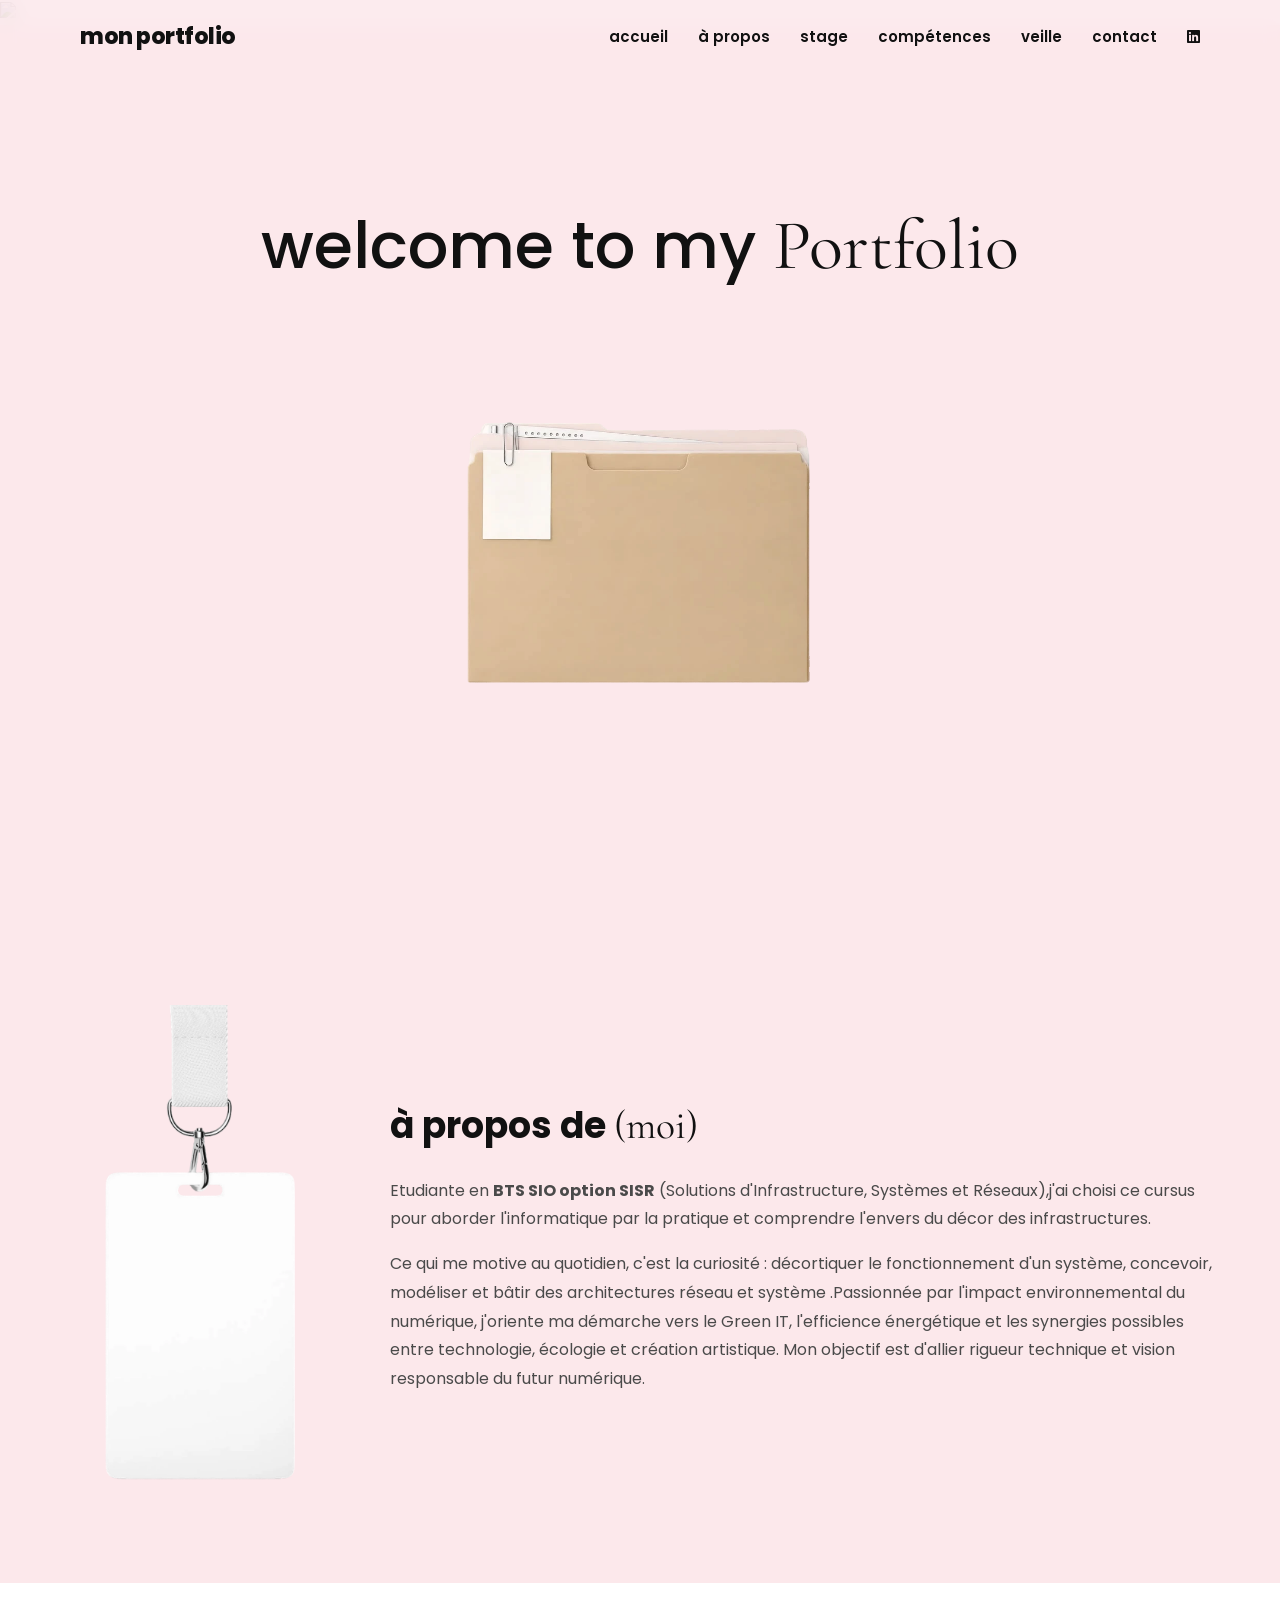
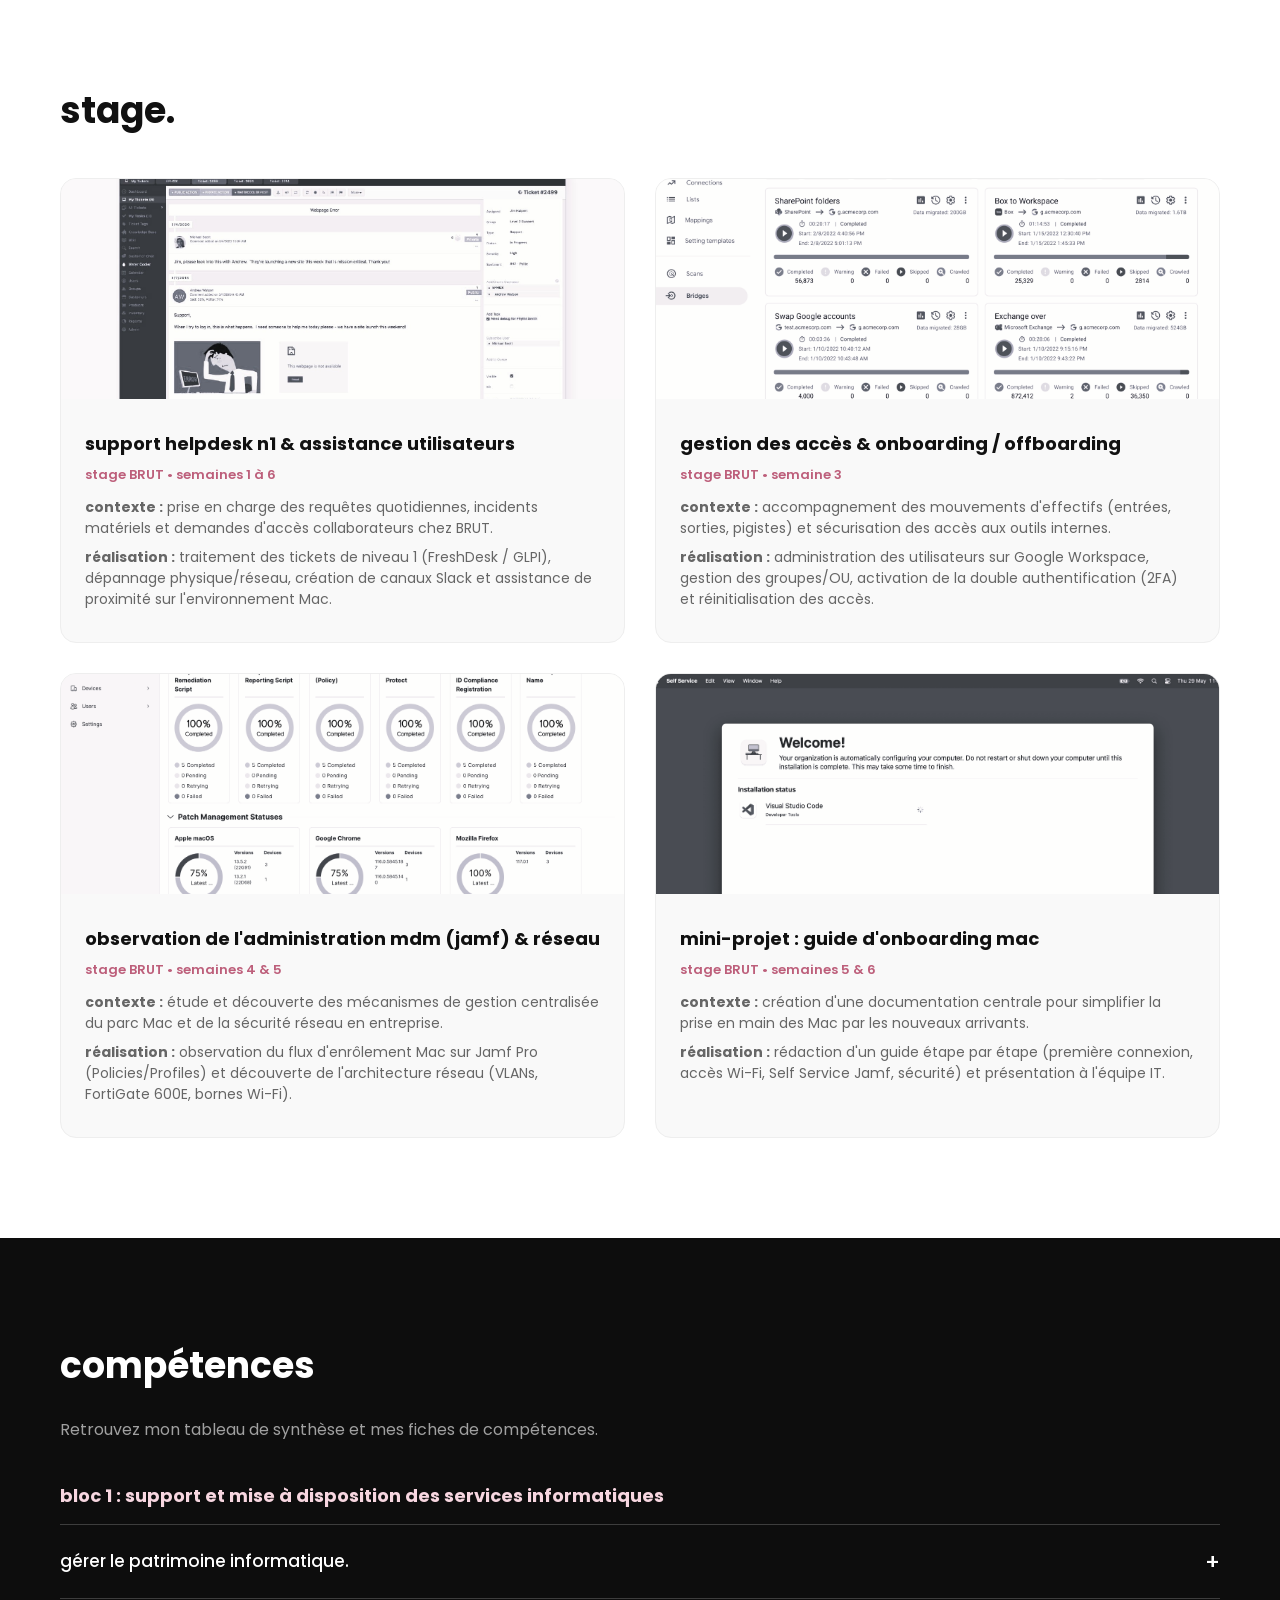
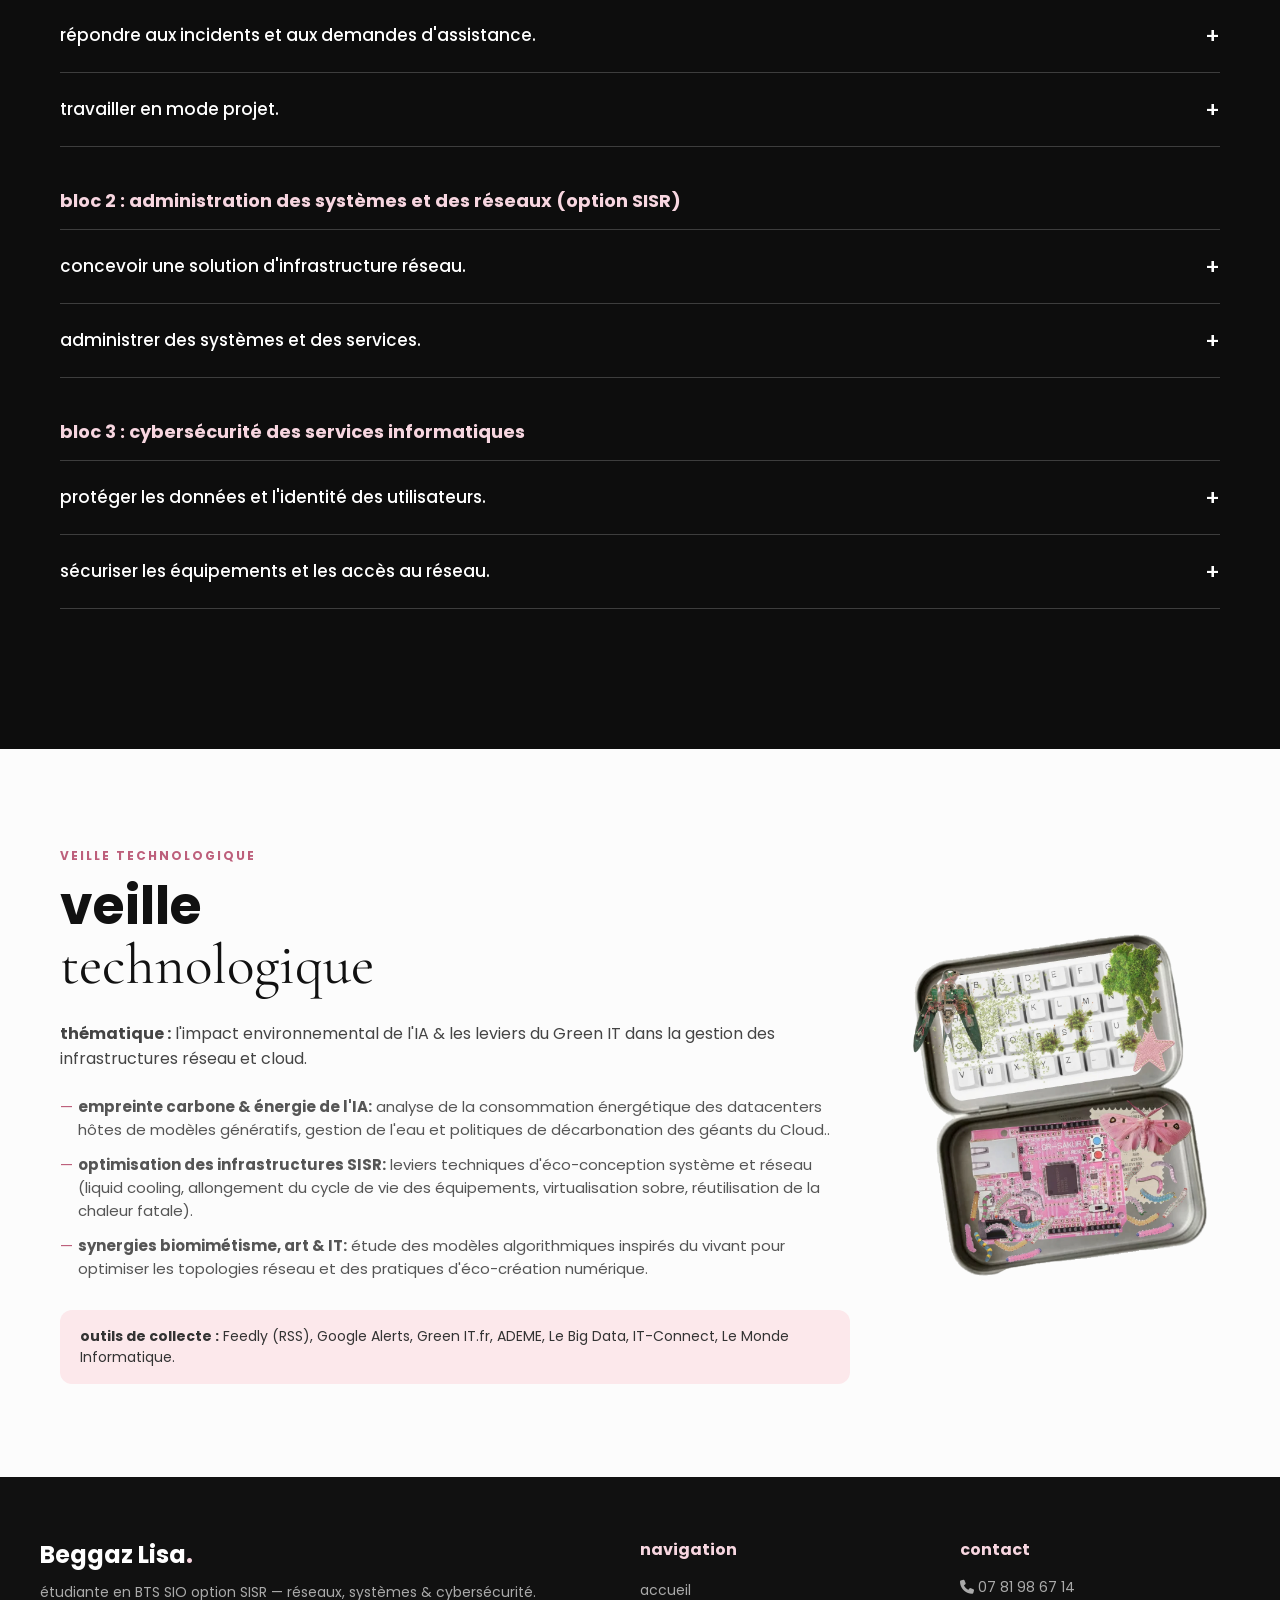
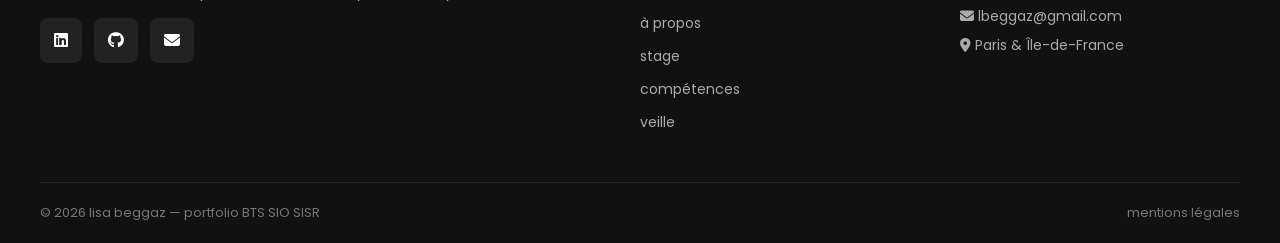
==== index.html @ 5bed0f91 "Add files via upload" ====
<!DOCTYPE html>
<html lang="fr">
<head>
    <meta charset="UTF-8">
    <meta name="viewport" content="width=device-width, initial-scale=1.0">
    <link rel="stylesheet" href="style3.1.css">
    <link rel="stylesheet" href="https://cdnjs.cloudflare.com/ajax/libs/font-awesome/6.5.1/css/all.min.css">
    <link rel="preconnect" href="https://fonts.googleapis.com">
    <link rel="preconnect" href="https://fonts.gstatic.com" crossorigin>
    <a href="https://kiunlo.neocities.org/cursors"><img src="https://file.garden/ZezvcgZmvAenbmCc/kiunlos_cursors.png"></a>
    <link href="https://fonts.googleapis.com/css2?family=Cormorant+Garamond:ital,wght@1,400;1,600&family=Lexend:wght@600&family=Poppins:ital,wght@0,300;0,400;0,500;0,600;0,700;1,300&display=swap" rel="stylesheet">
  <!-- Boucing Pink Bow Tie Ribbon - https://www.cursors-4u.com/cursor/boucing-pink-bow-tie-ribbon -->
<link rel="stylesheet" href="https://cdn.cursors-4u.net/cursors/animated/boucing-pink-bow-tie-ribbon-da645d24-32.css">
<!-- End www.Cursors-4U.com Code -->

   
   
    <title>mon portfolio - lisa beggaz</title>
</head>

<body>
    <!-- HEADER FIXE -->
    <header>
        <a href="#info" class="logo">mon portfolio</a>
        <nav>
            <ul class="nav-links" id="nav-links">
                <li><a href="#info">accueil</a></li>
                <li><a href="#about">à propos</a></li>
                <li><a href="#projets">stage</a></li>
                <li><a href="#e5">compétences</a></li>
                <li><a href="#veille">veille</a></li>
                <li><a href="#contact">contact</a></li>
                <li><a href="https://linkedin.com" target="_blank" aria-label="LinkedIn"><i class="fab fa-linkedin"></i></a></li>
            </ul>
        </nav>
    </header>

    <!-- SECTION HERO (Plein écran sans <br>) -->
    <section id="info" class="section hero">
        <div class="container hero-container">
            <h1 class="hero-title">welcome to my <span class="italic-accent">Portfolio</span></h1>
            <div class="hero-image-wrapper">
              <a href="#projets"> <img src="images/pochette.png" alt="Dossier Portfolio" class="hero-folder-img"></a>
            </div>
        </div>
    </section>

    <!-- SECTION ABOUT ME (Layout 2 colonnes : Image + Texte) -->
    <section id="about" class="section hero-about">
        <div class="container about-layout">
            <div class="about-image-side">
                <img src="images/badge.png" alt="Badge d'identification" class="about-badge-img">
            </div>
            <div class="about-text-side">
                <h2 class="section-title">à propos de <span class="italic-accent">(moi)</span></h2>
                <div class="about-content">
                    <p>Etudiante en <strong>BTS SIO option SISR</strong> (Solutions d'Infrastructure, Systèmes et Réseaux),j'ai choisi ce cursus pour aborder l'informatique par la pratique et comprendre l'envers du décor des infrastructures.</p>
                    <p>Ce qui me motive au quotidien, c'est la curiosité : décortiquer le fonctionnement d'un système, concevoir, modéliser et bâtir des architectures réseau et système .Passionnée par l'impact environnemental du numérique, j'oriente ma démarche vers le Green IT, l'efficience énergétique et les synergies possibles entre technologie, écologie et création artistique. Mon objectif est d'allier rigueur technique et vision responsable du futur numérique.</p>
                </div>
            </div>
        </div>
    </section>

    <!-- SECTION PROJETS / MISSIONS DE STAGE -->
    <section id="projets" class="section projects">
        <div class="container">
            <h2 class="section-title">stage.</h2>
            
            <div class="projects-grid">
                <!-- Carte Mission 1 -->
                <a href="projets/projet-details1.html" class="project-card-link">
                    <article class="project-card">
                        <div class="project-card-image-wrapper">
                        <img src="images/hepsek.jpg" alt="Aperçu Google Workspace">
                        <div class="card-info">
                            <h3>support helpdesk n1 & assistance utilisateurs</h3>
                            <p class="card-meta">stage BRUT • semaines 1 à 6</p>
                            <p class="card-desc"><strong>contexte :</strong> prise en charge des requêtes quotidiennes, incidents matériels et demandes d'accès collaborateurs chez BRUT.</p>
                            <p class="card-desc"><strong>réalisation :</strong> traitement des tickets de niveau 1 (FreshDesk / GLPI), dépannage physique/réseau, création de canaux Slack et assistance de proximité sur l'environnement Mac.</p>
                        </div>
                        </div>
                    </article>
                </a>

                <!-- Carte Mission 2 -->
                <a href="projets/projet-details2.html" class="project-card-link">
                    <article class="project-card">
                        <div class="project-card-image-wrapper">
                        <img src="images/google.png" alt="Aperçu VLANs">
                        <div class="card-info">
                            <h3>gestion des accès & onboarding / offboarding</h3>
                            <p class="card-meta">stage BRUT • semaine 3</p>
                            <p class="card-desc"><strong>contexte :</strong> accompagnement des mouvements d'effectifs (entrées, sorties, pigistes) et sécurisation des accès aux outils internes.</p>
                            <p class="card-desc"><strong>réalisation :</strong> administration des utilisateurs sur Google Workspace, gestion des groupes/OU, activation de la double authentification (2FA) et réinitialisation des accès.</p>
                        </div>
                        </div>
                    </article>
                </a>

                <!-- Carte Mission 3 -->
                <a href="projets/projet-details3.html" class="project-card-link">
                    <article class="project-card">
                        <div class="project-card-image-wrapper">
                        <img src="images/3.1.png" alt="Aperçu Jamf Pro">
                        <div class="card-info">
                            <h3>observation de l'administration mdm (jamf) & réseau</h3>
                            <p class="card-meta">stage BRUT • semaines 4 & 5</p>
                            <p class="card-desc"><strong>contexte :</strong> étude et découverte des mécanismes de gestion centralisée du parc Mac et de la sécurité réseau en entreprise.</p>
                            <p class="card-desc"><strong>réalisation :</strong> observation du flux d'enrôlement Mac sur Jamf Pro (Policies/Profiles) et découverte de l'architecture réseau (VLANs, FortiGate 600E, bornes Wi-Fi).</p>
                        </div>
                    </div>
                    </article>
                </a>

                <!-- Carte Mission 4 -->
                <a href="projets/projet-details4.html" class="project-card-link">
                    <article class="project-card">
                        <div class="project-card-image-wrapper">
                        <img src="images/4.1.png" alt="Aperçu Mini-Projet">
                        <div class="card-info">
                            <h3>mini-projet : guide d'onboarding mac</h3>
                            <p class="card-meta">stage BRUT • semaines 5 & 6</p>
                            <p class="card-desc"><strong>contexte :</strong> création d'une documentation centrale pour simplifier la prise en main des Mac par les nouveaux arrivants.</p>
                            <p class="card-desc"><strong>réalisation :</strong> rédaction d'un guide étape par étape (première connexion, accès Wi-Fi, Self Service Jamf, sécurité) et présentation à l'équipe IT.</p>
                        </div>
                    </div>
                    </article>
                </a>
            </div> 
        </div> 
    </section>

    <!-- SECTION COMPÉTENCES (Fond Noir avec tags d'outils) -->
    <section id="e5" class="section bts-sio">
        <div class="container">
            <h2 class="section-title dark-title">compétences</h2>
            <p class="section-subtitle">Retrouvez mon tableau de synthèse et mes fiches de compétences.</p>

            <!-- BLOC 1 -->
            <div class="bloc-wrapper">
                <h3 class="bloc-heading">bloc 1 : support et mise à disposition des services informatiques</h3>
                <div class="accordion-container">
                    <details class="accordion-item">
                        <summary>gérer le patrimoine informatique. <span class="icon">+</span></summary>
                        <div class="accordion-content">
                            <p>• recensement, inventaire et suivi des équipements avec GLPI et jamf pro.</p>
                            <p>• application des règles d'attribution du matériel aux utilisateurs.</p>
                            <div class="skill-tags">
                                <span class="tag">GLPI</span>
                                <span class="tag">Jamf Pro</span>
                                <span class="tag">Inventaire</span>
                            </div>
                        </div>
                    </details>
                    <details class="accordion-item">
                        <summary>répondre aux incidents et aux demandes d'assistance. <span class="icon">+</span></summary>
                        <div class="accordion-content">
                            <p>• prise en charge, qualification et traitement des tickets via GLPI et freshdesk.</p>
                            <p>• accompagnement, écoute et communication adaptée avec les utilisateurs.</p>
                            <div class="skill-tags">
                                <span class="tag">FreshDesk</span>
                                <span class="tag">Helpdesk N1/N2</span>
                                <span class="tag">Ticketing</span>
                            </div>
                        </div>
                    </details>
                    <details class="accordion-item">
                        <summary>travailler en mode projet. <span class="icon">+</span></summary>
                        <div class="accordion-content">
                            <p>• planification et réalisation du guide d'onboarding Mac (cadrage, rédaction, recueil des retours).</p>
                            <div class="skill-tags">
                                <span class="tag">Documentation</span>
                                <span class="tag">Gestion de projet</span>
                            </div>
                        </div>
                    </details>
                </div>
            </div>

            <!-- BLOC 2 -->
            <div class="bloc-wrapper">
                <h3 class="bloc-heading">bloc 2 : administration des systèmes et des réseaux (option SISR)</h3>
                <div class="accordion-container">
                    <details class="accordion-item">
                        <summary>concevoir une solution d'infrastructure réseau. <span class="icon">+</span></summary>
                        <div class="accordion-content">
                            <p>• analyse de trames avec wireshark.</p>
                            <p>• établissement d'un plan d'adressage IP et segmentation par VLANs (trunking/access).</p>
                            <div class="skill-tags">
                                <span class="tag">Wireshark</span>
                                <span class="tag">VLANs</span>
                                <span class="tag">Cisco / Meraki</span>
                            </div>
                        </div>
                    </details>
                    <details class="accordion-item">
                        <summary>administrer des systèmes et des services. <span class="icon">+</span></summary>
                        <div class="accordion-content">
                            <p>• administration des identités, groupes et licences sous google admin console.</p>
                            <p>• gestion centralisée d'un parc macOS avec le MDM jamf pro (smart groups, profiles, policies, scripts shell).</p>
                            <p>• configuration et déploiement des services réseau DHCP et DNS.</p>
                            <div class="skill-tags">
                                <span class="tag">Google Admin</span>
                                <span class="tag">macOS / MDM</span>
                                <span class="tag">Bash / Shell</span>
                                <span class="tag">DHCP / DNS</span>
                            </div>
                        </div>
                    </details>
                </div>
            </div>

            <!-- BLOC 3 -->
            <div class="bloc-wrapper">
                <h3 class="bloc-heading">bloc 3 : cybersécurité des services informatiques</h3>
                <div class="accordion-container">
                    <details class="accordion-item">
                        <summary>protéger les données et l'identité des utilisateurs. <span class="icon">+</span></summary>
                        <div class="accordion-content">
                            <p>• déploiement de la double authentification (2FA / MFA) et politique de mots de passe sur google workspace.</p>
                            <p>• application du principe du moindre privilège lors de l'attribution des droits d'accès.</p>
                            <div class="skill-tags">
                                <span class="tag">MFA / 2FA</span>
                                <span class="tag">Zero Trust</span>
                                <span class="tag">Google Workspace</span>
                            </div>
                        </div>
                    </details>
                    <details class="accordion-item">
                        <summary>sécuriser les équipements et les accès au réseau. <span class="icon">+</span></summary>
                        <div class="accordion-content">
                            <p>• configuration de règles de filtrage web et politiques de sécurité sur le pare-feu fortiGate 600E.</p>
                            <p>• déploiement de la solution EDR jamf protect pour la détection et la réponse aux menaces sur les postes Mac.</p>
                            <div class="skill-tags">
                                <span class="tag">FortiGate</span>
                                <span class="tag">Jamf Protect</span>
                                <span class="tag">EDR</span>
                            </div>
                        </div>
                    </details>
                </div>
            </div>
        </div>
    </section>

    <!-- SECTION VEILLE TECHNOLOGIQUE (Layout 2 colonnes : Texte + Image) -->
    <section id="veille" class="section veille-section">
        <div class="container">
            <div class="veille-layout">
                <!-- Colonne Gauche : Texte -->
                <div class="veille-text-side">
                    <span class="veille-badge">VEILLE TECHNOLOGIQUE</span>
                    <h2 class="veille-main-title">veille<br><span class="italic-accent">technologique</span></h2>
                    
                    <p class="veille-intro">
                        <strong>thématique :</strong> l'impact environnemental de l'IA & les leviers du Green IT dans la gestion des infrastructures réseau et cloud.
                    </p>

                    <ul class="veille-list">
                        <li><strong>empreinte carbone & énergie de l'IA:</strong> analyse de la consommation énergétique des datacenters hôtes de modèles génératifs, gestion de l'eau et politiques de décarbonation des géants du Cloud..</li>
                        <li><strong>optimisation des infrastructures SISR:</strong> leviers techniques d'éco-conception système et réseau (liquid cooling, allongement du cycle de vie des équipements, virtualisation sobre, réutilisation de la chaleur fatale).</li>
                        <li><strong>synergies biomimétisme, art & IT:</strong> étude des modèles algorithmiques inspirés du vivant pour optimiser les topologies réseau et des pratiques d'éco-création numérique. </li>
                    </ul>

                    <div class="veille-tools-box">
                        <p><strong>outils de collecte :</strong> Feedly (RSS), Google Alerts, Green IT.fr, ADEME, Le Big Data, IT-Connect, Le Monde Informatique.</p>
                    </div>
                </div>

                <!-- Colonne Droite : Image fiches/bloc-notes -->
                <div class="veille-graphic-side">
                    <img src="images/fiche.png" alt="Bloc-notes de veille" class="veille-fiches-img">
                </div>
            </div>
        </div>
    </section>

    <!-- FOOTER -->
    <footer id="contact" class="site-footer">
        <div class="footer-container">
            <div class="footer-brand">
                <h3>Beggaz Lisa<span>.</span></h3>
                <p>étudiante en BTS SIO option SISR — réseaux, systèmes & cybersécurité.</p>
                <div class="social-links">
                    <a href="https://linkedin.com" target="_blank" aria-label="LinkedIn"><i class="fab fa-linkedin"></i></a>
                    <a href="https://github.com" target="_blank" aria-label="GitHub"><i class="fab fa-github"></i></a>
                    <a href="mailto:lbeggaz@gmail.com" aria-label="Email"><i class="fas fa-envelope"></i></a>
                </div>
            </div>

            <div class="footer-nav">
                <h4>navigation</h4>
                <ul>
                    <li><a href="#info">accueil</a></li>
                    <li><a href="#about">à propos</a></li>
                    <li><a href="#projets">stage</a></li>
                    <li><a href="#e5">compétences</a></li>
                    <li><a href="#veille">veille</a></li>
                </ul>
            </div>

            <div class="footer-contact">
                <h4>contact</h4>
                <p><i class="fas fa-phone"></i> 07 81 98 67 14</p>
                <p><i class="fas fa-envelope"></i> lbeggaz@gmail.com</p>
                <p><i class="fas fa-map-marker-alt"></i> Paris & Île-de-France</p>
            </div>
        </div>

        <div class="footer-bottom">
            <p>© 2026 lisa beggaz — portfolio BTS SIO SISR</p>
            <a href="mentions-legales.html" class="legal-link">mentions légales</a>
        </div>
    </footer>
</body>
</html>
---- style3.1.css ----
/* --- RESET DE BASE & CURSEUR PERSONNALISÉ --- */
* {
  margin: 0;
  padding: 0;
  box-sizing: border-box;
}

html {
  scroll-behavior: smooth;
}

body {
  font-family: 'Poppins', sans-serif;
  color: #111111;
  background-color: #ffffff;
  /* Curseur personnalisé (remplace l'URL par le chemin de ton icône PNG 32x32) */
  cursor: url('images/custom-cursor.png'), auto;
}

a, button, summary {
  cursor: url('images/custom-cursor-hover.png'), pointer;
}

/* Force les titres en minuscules selon ta DA */
h1, h2, h3, h4, .section-title, .hero-title, .logo, .nav-links a {
  text-transform: none;
}

/* Accentuation éditoriale (Cursive / Serif) */
.italic-accent {
  font-family: 'Cormorant Garamond', serif;
  font-style: italic;
  font-weight: 400;
}

/* --- NAVBAR --- */
header {
  width: 100%;
  position: fixed;
  top: 0;
  left: 0;
  padding: 20px 80px;
  display: flex;
  justify-content: space-between;
  align-items: center;
  backdrop-filter: blur(10px);
  background: rgba(252, 232, 235, 0.85);
  z-index: 999;
}

header .logo {
  color: #111111;
  font-size: 22px;
  font-weight: 800;
  text-decoration: none;
  letter-spacing: -0.5px;
}

header nav ul {
  list-style: none;
  display: flex;
  gap: 30px;
  align-items: center;
}

header nav ul li a {
  text-decoration: none;
  color: #111111;
  font-weight: 600;
  font-size: 15px;
  transition: opacity 0.2s;
}

header nav ul li a:hover {
  opacity: 0.6;
}

/* --- STRUCTURE CONTENEUR ET SECTIONS --- */
.container {
  max-width: 1200px;
  width: 100%;
  margin: 0 auto;
  padding: 0 20px;
}

.section {
  padding: 100px 20px;
}

/* --- SECTION HERO (PLEIN ÉCRAN ET DOSSIER PARFAITEMENT CENTRÉ) --- */
.hero {
  background-color: #fce8eb;
  min-height: 100vh;
  display: flex;
  flex-direction: column;
  align-items: center;
  justify-content: center;
  padding-top: 80px;
  padding-bottom: 40px;
}

.hero-container {
  display: flex;
  flex-direction: column;
  align-items: center;
  justify-content: center;
  text-align: center;
  width: 100%;
}

.hero-title {
  font-size: 64px;
  font-family: 'Poppins', sans-serif;
  font-weight: 500;
  color: #111111;
  margin-bottom: 24px;
}

.hero-image-wrapper {
  max-width: 380px; /* Taille optimale du dossier centré */
  width: 100%;
  display: flex;
  justify-content: center;
}

.hero-folder-img {
  width: 100%;
  height: auto;
  object-fit: contain;
  display: block;
  margin: 0 auto;
}

/* --- SECTION ABOUT ME (LAYOUT 2 COLONNES : IMAGE À GAUCHE, TEXTE À DROITE) --- */
.hero-about {
  background-color: #fce8eb;
  padding: 80px 20px;
}

.about-layout {
  display: flex;
  align-items: center;
  justify-content: center;
  gap: 50px;
}

.about-image-side {
  flex: 0 0 280px; /* Taille réduite pour ne pas écraser le texte */
}

.about-badge-img {
  width: 100%;
  max-width: 280px;
  height: auto;
  display: block;
}

.about-text-side {
  flex: 1;
}

.section-title {
  font-size: 36px;
  margin-bottom: 24px;
}

.about-content p {
  font-size: 16px;
  line-height: 1.8;
  color: #4a4a4a;
  margin-bottom: 16px;
}

/* --- SECTION PROJETS (BLANC) --- */
.projects {
  background-color: #ffffff;
}

.projects-grid {
  display: grid;
  grid-template-columns: repeat(2, 1fr);
  gap: 30px;
  margin-top: 40px;
}

.project-card-link {
  text-decoration: none;
  color: inherit;
  display: block;
}

.project-card {
  background: #f9f9f9;
  border-radius: 16px;
  overflow: hidden;
  border: 1px solid #eee;
  transition: transform 0.3s ease, box-shadow 0.3s ease;
  height: 100%;
}

.project-card:hover {
  transform: translateY(-6px);
  box-shadow: 0 12px 24px rgba(0,0,0,0.08);
}

.project-card img {
  width: 100%;
  height: 220px;
  object-fit: cover;
}

.card-info {
  padding: 24px;
}

.card-info h3 {
  font-size: 18px;
  margin-bottom: 8px;
}

.card-meta {
  font-size: 13px;
  color: #bd5f7b;
  font-weight: 600;
  margin-bottom: 12px;
}

.card-desc {
  font-size: 14px;
  color: #666;
  line-height: 1.5;
  margin-bottom: 8px;
}

/* --- SECTION COMPÉTENCES (NOIR AVEC TAGS) --- */
.bts-sio {
  background-color: #0d0d0d;
  color: #ffffff;
}

.dark-title {
  color: #ffffff;
}

.section-subtitle {
  color: #a0a0a0;
  margin-bottom: 40px;
}

.bloc-wrapper {
  margin-bottom: 40px;
}

.bloc-heading {
  font-size: 18px;
  color: #f7d6e0;
  margin-bottom: 15px;
}

.accordion-container {
  width: 100%;
  border-top: 1px solid rgba(255, 255, 255, 0.2);
}

.accordion-item {
  border-bottom: 1px solid rgba(255, 255, 255, 0.2);
}

.accordion-item summary {
  padding: 20px 0;
  font-size: 17px;
  font-weight: 500;
  color: #ffffff;
  cursor: pointer;
  list-style: none;
  display: flex;
  justify-content: space-between;
  align-items: center;
}

.accordion-item summary::-webkit-details-marker {
  display: none;
}

.accordion-item summary .icon {
  font-size: 22px;
  transition: transform 0.3s ease;
}

.accordion-item[open] summary .icon {
  transform: rotate(45deg);
}

.accordion-content {
  padding-bottom: 20px;
  color: #cccccc;
  font-size: 14px;
  line-height: 1.7;
}

/* Badges / Tags d'outils */
.skill-tags {
  display: flex;
  gap: 10px;
  flex-wrap: wrap;
  margin-top: 12px;
}

.skill-tags .tag {
  background: rgba(247, 214, 224, 0.15);
  color: #f7d6e0;
  padding: 4px 12px;
  border-radius: 20px;
  font-size: 12px;
  border: 1px solid rgba(247, 214, 224, 0.3);
}

/* --- SECTION VEILLE (LAYOUT 2 COLONNES : TEXTE À GAUCHE, IMAGE À DROITE) --- */
.veille-section {
  background-color: #fcfcfc;
  padding: 80px 20px;
}

.veille-layout {
  display: flex;
  align-items: center;
  justify-content: center;
  gap: 50px;
}

.veille-text-side {
  flex: 1;
}

.veille-badge {
  font-size: 12px;
  font-weight: 700;
  letter-spacing: 2px;
  color: #bd5f7b;
}

.veille-main-title {
  font-size: 52px;
  line-height: 1.1;
  margin: 10px 0 24px 0;
}

.veille-intro {
  font-size: 16px;
  color: #444;
  margin-bottom: 24px;
}

.veille-list {
  list-style: none;
  margin-bottom: 30px;
}

.veille-list li {
  font-size: 15px;
  color: #555;
  margin-bottom: 12px;
  padding-left: 18px;
  position: relative;
}

.veille-list li::before {
  content: "—";
  position: absolute;
  left: 0;
  color: #bd5f7b;
}

.veille-tools-box {
  background: #fce8eb;
  padding: 16px 20px;
  border-radius: 12px;
  font-size: 14px;
  color: #333;
}

.veille-graphic-side {
  flex: 0 0 320px; /* Taille contenue pour l'image de veille */
}

.veille-fiches-img {
  width: 100%;
  max-width: 320px;
  height: auto;
  display: block;
}

/* --- FOOTER --- */
.site-footer {
  background-color: #111111;
  color: #ffffff;
  padding: 60px 20px 20px 20px;
}

.footer-container {
  max-width: 1200px;
  margin: 0 auto;
  display: grid;
  grid-template-columns: 2fr 1fr 1fr;
  gap: 40px;
}

.footer-brand h3 {
  font-size: 24px;
  margin-bottom: 10px;
}

.footer-brand h3 span {
  color: #f7d6e0;
}

.footer-brand p {
  color: #aaaaaa;
  font-size: 14px;
}

.social-links {
  margin-top: 15px;
  display: flex;
  gap: 12px;
}

.social-links a {
  color: #fff;
  background: #222;
  padding: 10px 14px;
  border-radius: 8px;
  transition: background 0.3s;
}

.social-links a:hover {
  background: #bd5f7b;
}

.footer-nav h4, .footer-contact h4 {
  color: #f7d6e0;
  font-size: 16px;
  margin-bottom: 15px;
}

.footer-nav ul {
  list-style: none;
}

.footer-nav ul li {
  margin-bottom: 8px;
}

.footer-nav ul li a {
  color: #aaaaaa;
  text-decoration: none;
  font-size: 14px;
}

.footer-nav ul li a:hover {
  color: #ffffff;
}

.footer-contact p {
  color: #aaaaaa;
  font-size: 14px;
  margin-bottom: 8px;
}

.footer-bottom {
  max-width: 1200px;
  margin: 40px auto 0 auto;
  padding-top: 20px;
  border-top: 1px solid #222;
  display: flex;
  justify-content: space-between;
  font-size: 13px;
  color: #777;
}

.legal-link {
  color: #777;
  text-decoration: none;
}

.legal-link:hover {
  color: #f7d6e0;
}

/* RESPONSIVE MOBILE */
@media (max-width: 768px) {
  .projects-grid, .footer-container {
    grid-template-columns: 1fr;
  }
  .about-layout, .veille-layout {
    flex-direction: column;
    text-align: center;
  }
  .about-image-side, .veille-graphic-side {
    flex: none;
  }
  .hero-title {
    font-size: 42px;
  }
  header {
    padding: 20px;
  }
}

/* --- COMPLÉMENT POUR FICHES DÉTAILLÉES DANS L'ACCORDÉON --- */
.detail-card {
  background: rgba(255, 255, 255, 0.04);
  border: 1px solid rgba(255, 255, 255, 0.1);
  border-radius: 12px;
  padding: 24px;
  margin-top: 15px;
}

.detail-card h4 {
  color: #f7d6e0;
  font-size: 15px;
  margin: 16px 0 8px 0;
  text-transform: uppercase;
  letter-spacing: 0.5px;
}

.detail-card h4:first-child {
  margin-top: 0;
}

.detail-card ul {
  padding-left: 20px;
  margin-bottom: 12px;
}

.detail-card li {
  margin-bottom: 6px;
}

.detail-card p {
  margin-bottom: 12px;
}

/* Déclaration sécurisée de la police DaFont */
@font-face {
  font-family: 'BillaMount-Regular';
  src: url('font/BillaMount-Regular\ Script.ttf') format('truetype'),
       url('font/BillaMount-Regular\ Script.ttf') format('opentype');
  font-weight: normal;
  font-style: normal;
  font-display: swap;
}

/* Application prioritaire sur l'accentuation */
.italic-accent {
  font-family: 'BillaMount-Regular', 'Cormorant Garamond', cursive, serif !important;
  font-style: normal;
  font-size: 1.1em; /* Ajuste légèrement la taille si la police est petite */
}

/* Conteneur d'image avec masque rose au survol */
.project-card {
  position: relative;
}

.project-card-image-wrapper {
  position: relative;
  overflow: hidden;
}

/* Couche de transparence rose masquée par défaut */
.project-card-image-wrapper::after {
  content: '';
  position: absolute;
  top: 0;
  left: 0;
  width: 100%;
  height: 100%;
  background-color: rgba(252, 232, 235, 0.45); /* Mème rose #fce8eb avec opacité */
  opacity: 0;
  transition: opacity 0.3s ease;
  pointer-events: none;
}

/* Activation au survol de la carte */
.project-card:hover .project-card-image-wrapper::after {
  opacity: 1;
}

/* ==========================================================================
   STYLES SPÉCIFIQUES AUX PAGES PROJETS (SANS CONFLIT)
   ========================================================================== */

/* Conteneur principal de la page projet */
.project-detail-page {
  padding-top: 140px;
  padding-bottom: 80px;
  background-color: #ffffff;
}

/* Bouton de retour au menu propre et épuré */
.btn-back-portfolio {
  display: inline-flex;
  align-items: center;
  gap: 8px;
  text-decoration: none !important;
  color: #111111 !important;
  font-size: 14px;
  font-weight: 600;
  text-transform: lowercase;
  padding: 8px 18px;
  background-color: #fce8eb;
  border-radius: 20px;
  transition: all 0.25s ease;
  margin-bottom: 32px;
}

.btn-back-portfolio:hover {
  background-color: #bd5f7b;
  color: #ffffff !important;
  transform: translateX(-4px);
}

/* Titre principal du projet */
.project-detail-page h1 {
  font-size: 38px;
  font-weight: 700;
  color: #111111;
  line-height: 1.2;
  margin-bottom: 30px;
  letter-spacing: -0.5px;
}

/* Numérotation des sections (1. contexte & enjeux, etc.) */
.project-detail-page h2 {
  font-size: 20px;
  font-weight: 600;
  color: #bd5f7b;
  margin-top: 36px;
  margin-bottom: 12px;
  border-bottom: 1px solid #fce8eb;
  padding-bottom: 6px;
}

/* Paragraphes et listes de contenu */
.project-detail-page p, 
.project-detail-page li {
  font-size: 15px;
  line-height: 1.8;
  color: #4a4a4a;
}

.project-detail-page ul {
  list-style: none;
  margin: 16px 0;
  padding-left: 0;
}

.project-detail-page ul li {
  position: relative;
  padding-left: 20px;
  margin-bottom: 10px;
}

.project-detail-page ul li::before {
  content: "—";
  position: absolute;
  left: 0;
  color: #bd5f7b;
  font-weight: bold;
}

/* Curseur par défaut */
body {
  cursor: url('images/mon-curseur.png'), auto;
}

/* Curseur au survol des liens et boutons */
a, button, summary {
  cursor: url('images/mon-curseur-hover.png'), pointer;
}

/* Finger Point Sprout - https://www.cursors-4u.com/cursor/tcw-cursor */
* {
  cursor: url('https://cdn.cursors-4u.net/previews/tcw-cursor-13c85997-preview-32.webp') 0 0, auto !important;
}
/* End www.Cursors-4U.com Code */
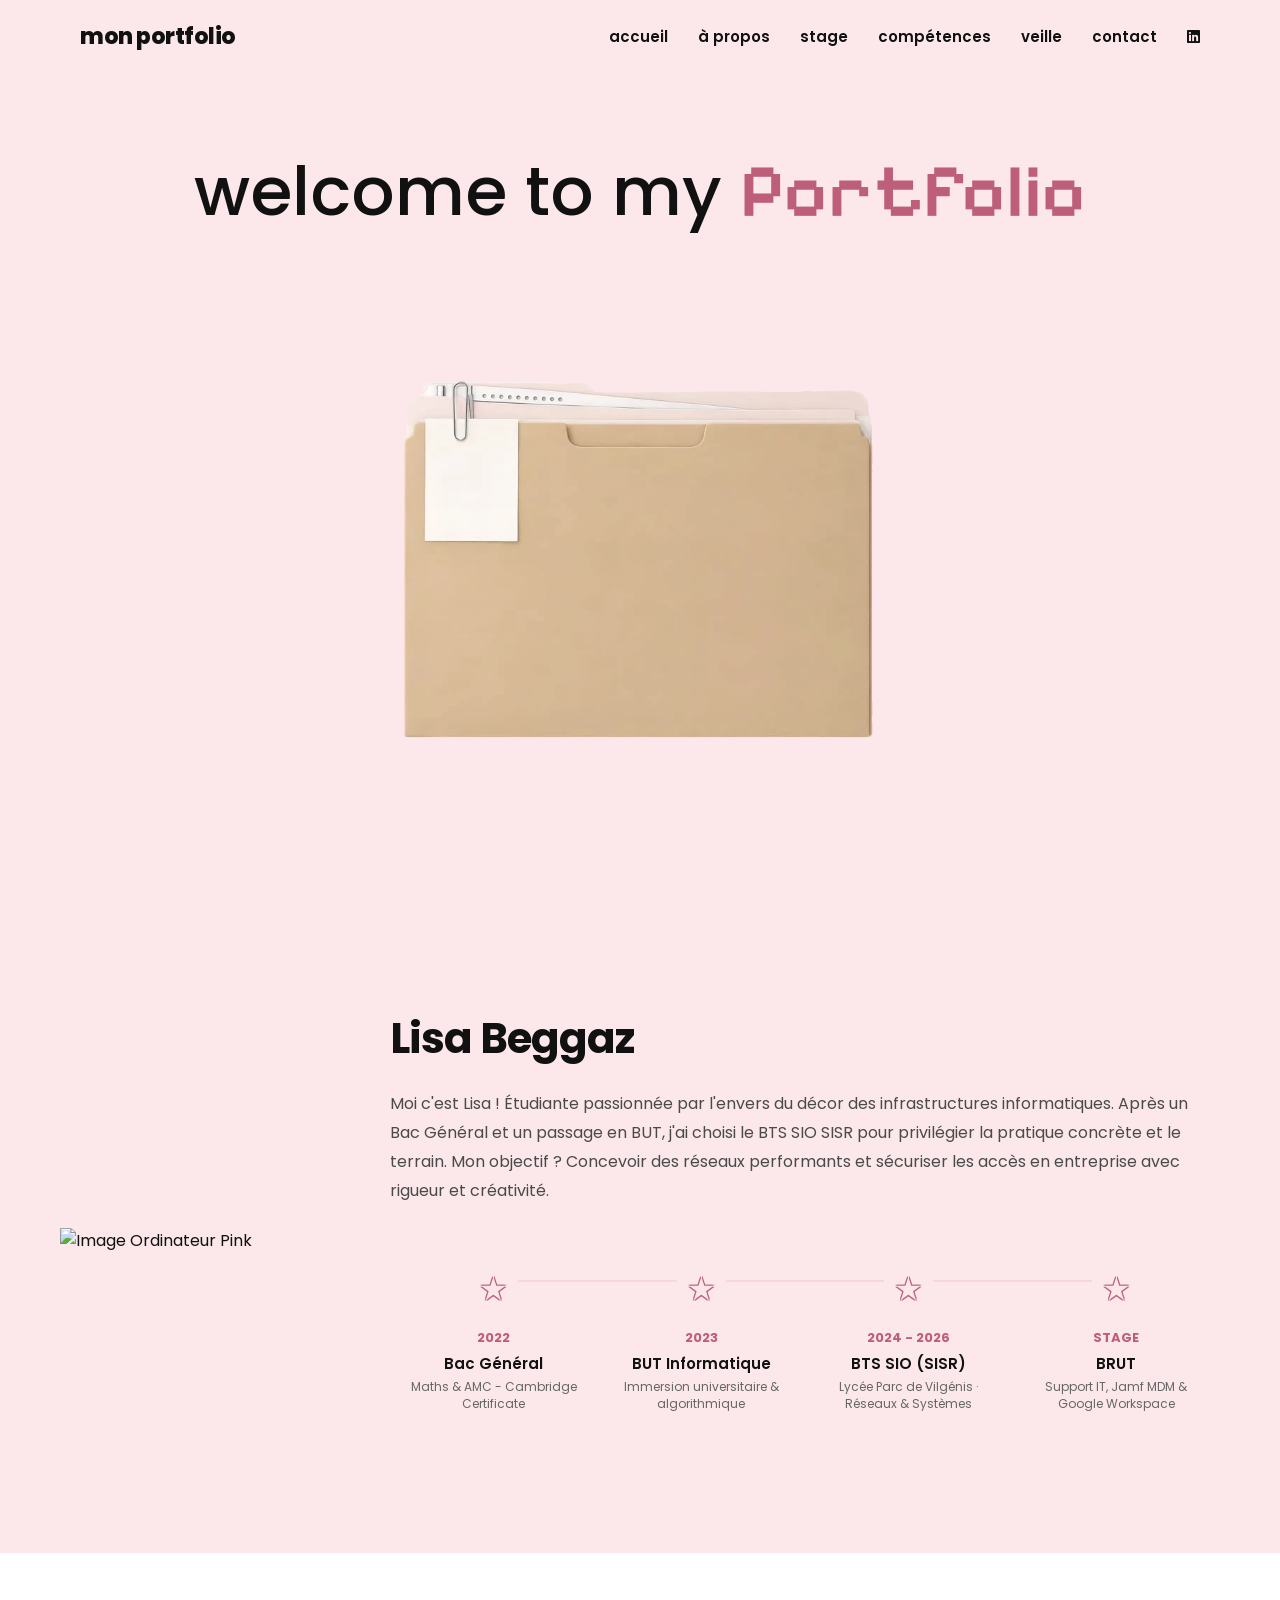
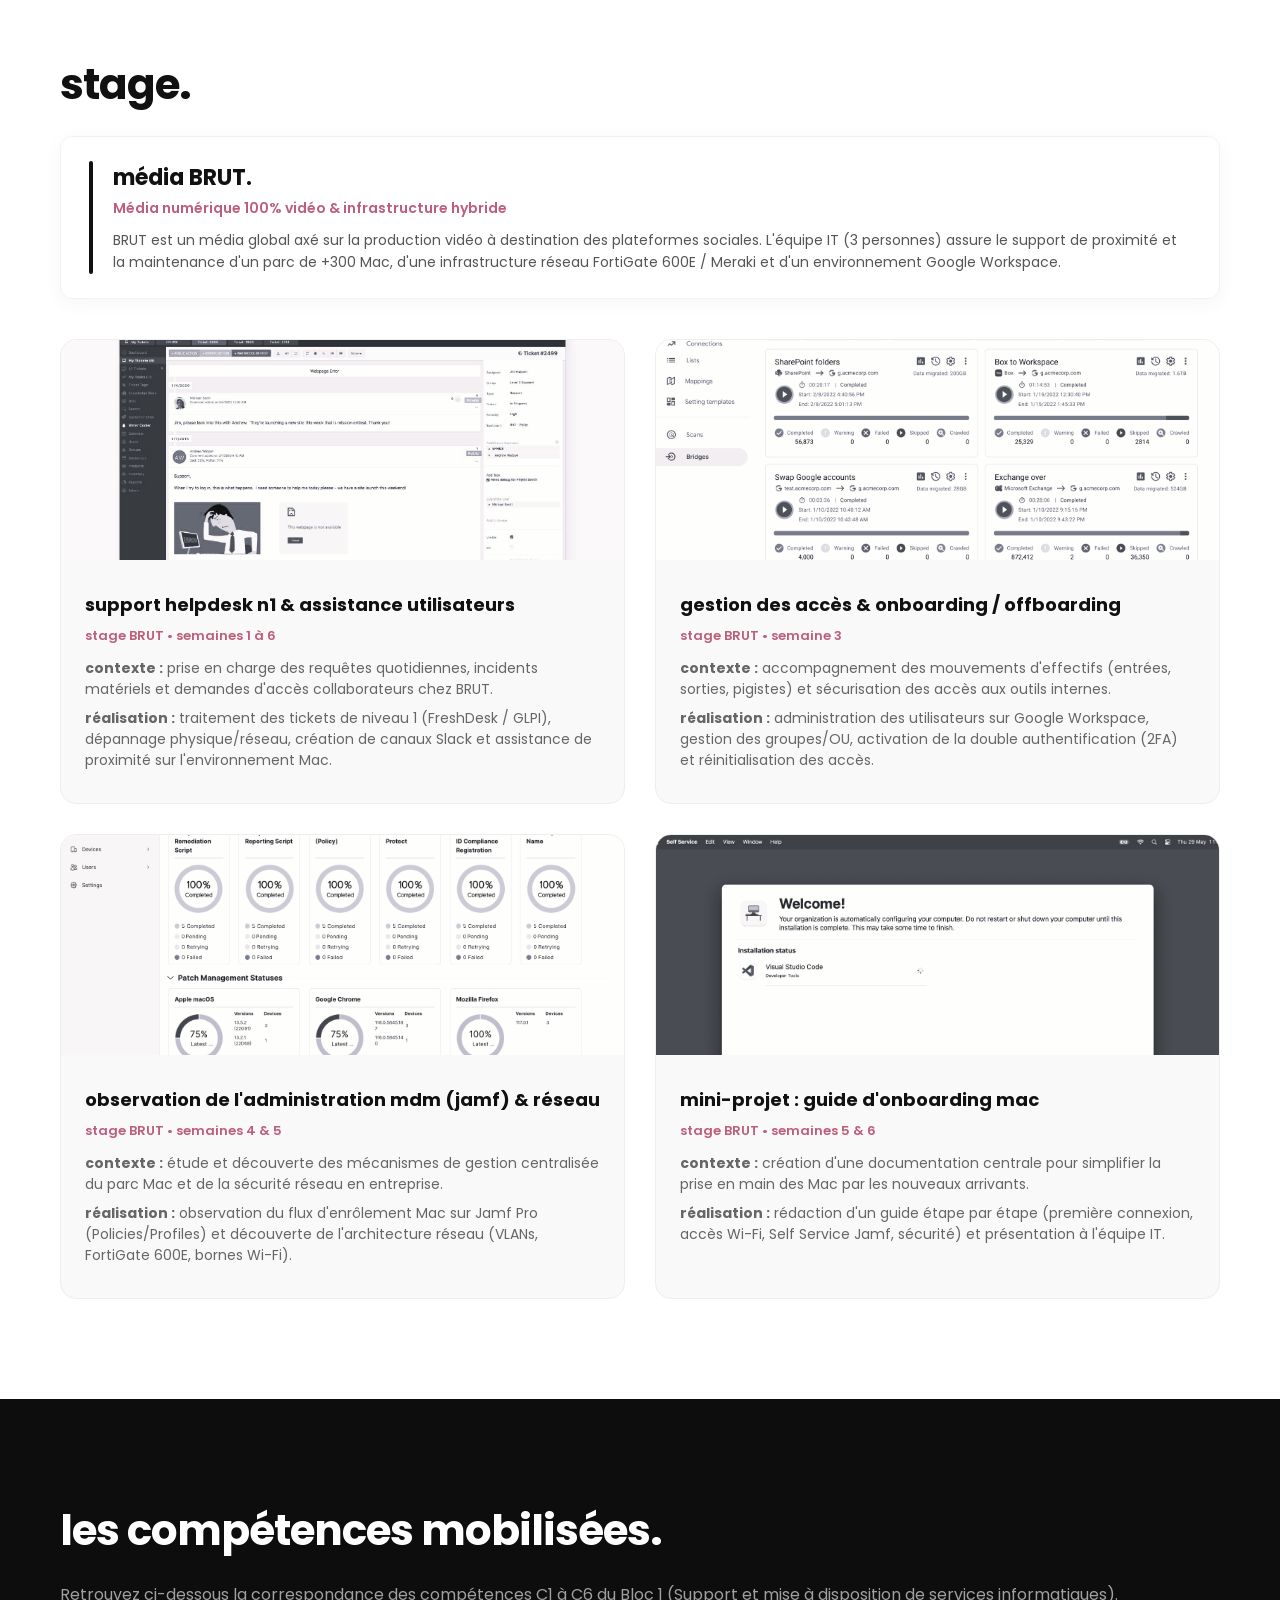
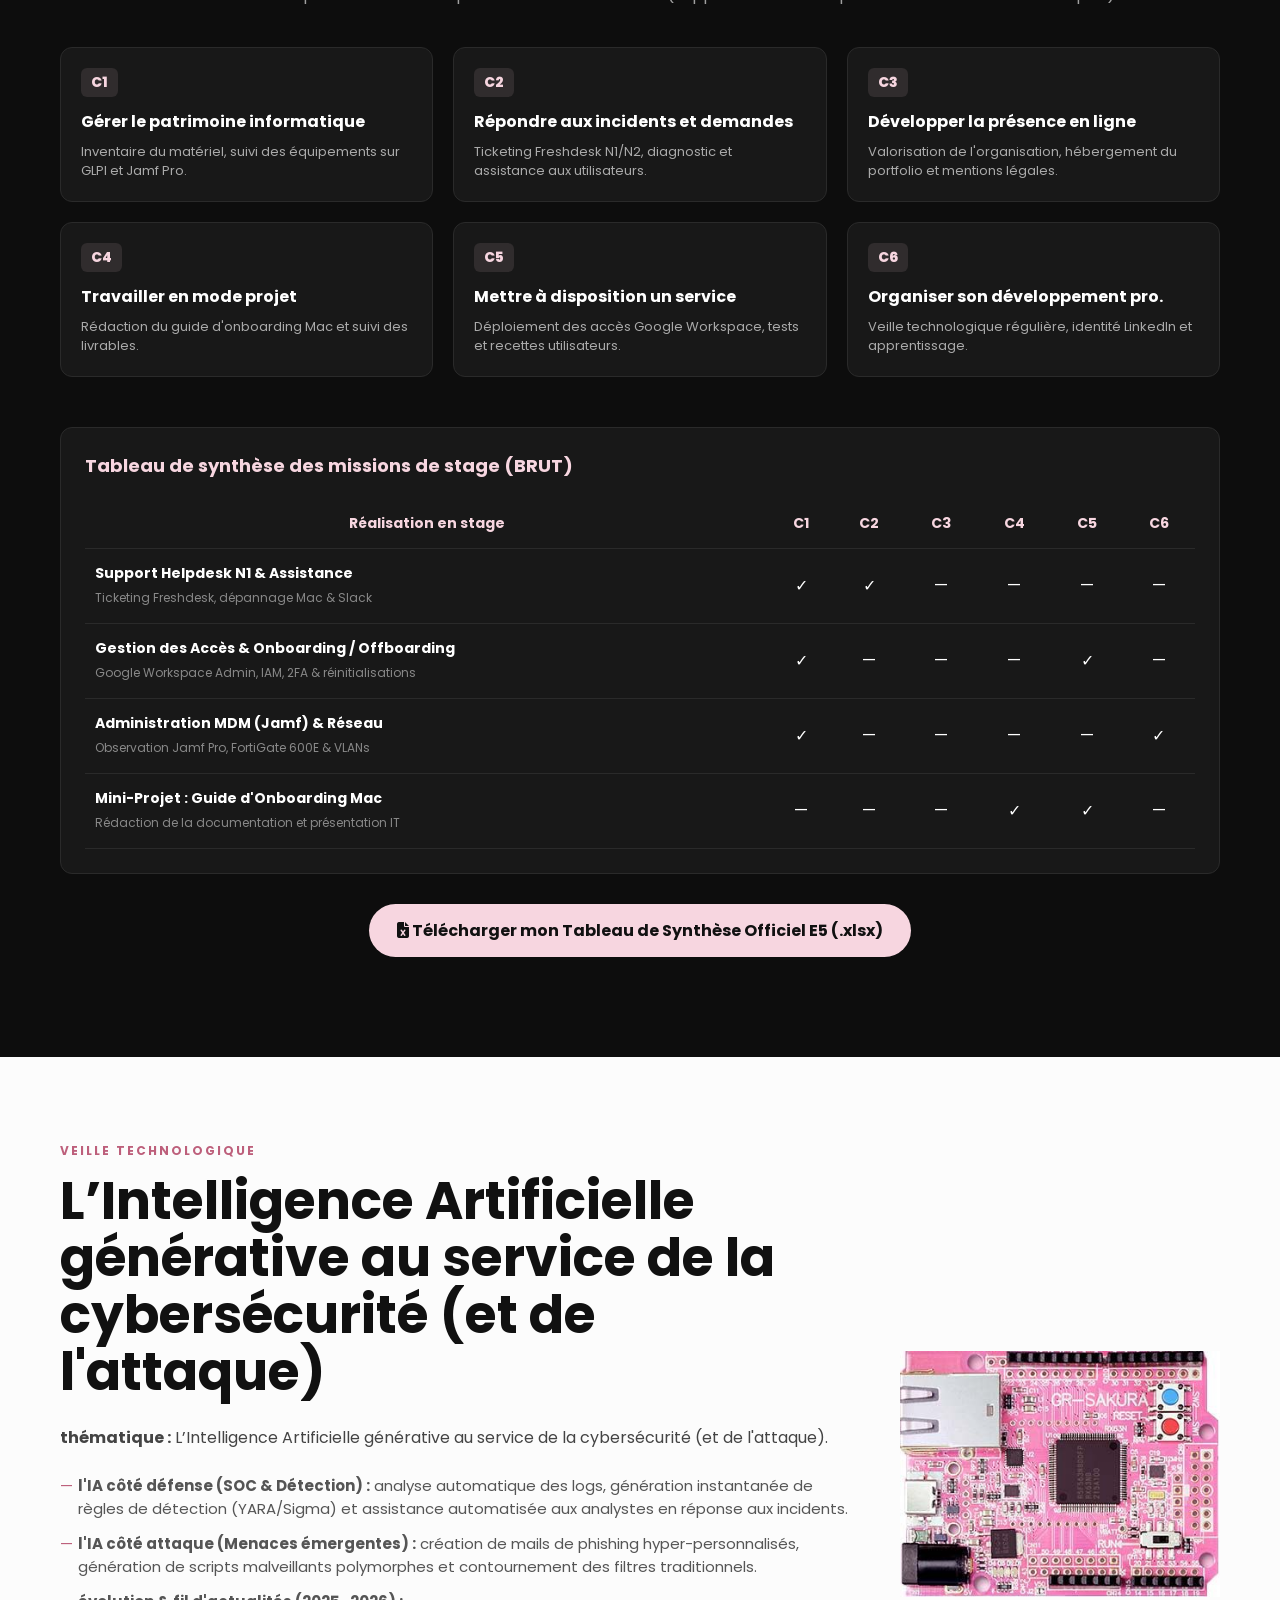
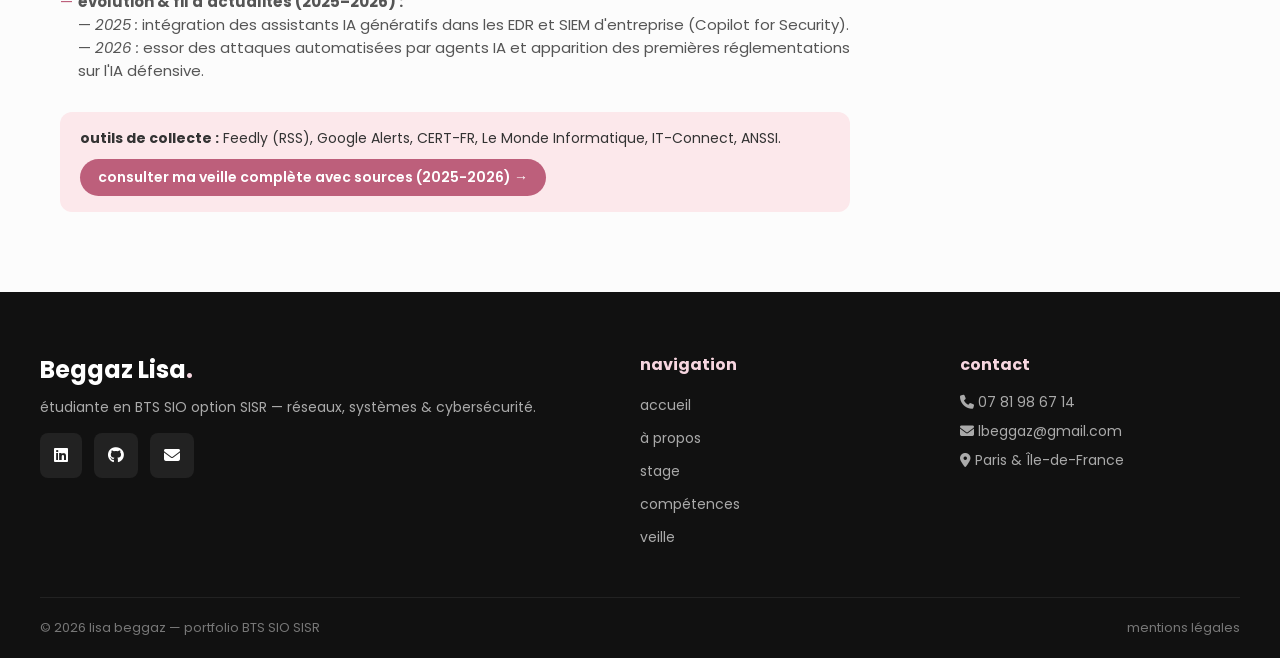
==== commit d4530302: "Add files via upload" ====
--- a/index.html
+++ b/index.html
@@ -3,19 +3,22 @@
 <head>
     <meta charset="UTF-8">
     <meta name="viewport" content="width=device-width, initial-scale=1.0">
+    <title>mon portfolio - lisa beggaz</title>
+    
+    <!-- FAVICON (Icône d'onglet) -->
+    <link rel="icon" type="image/png" href="images/favicon.png">
+
+    <!-- CSS & POLICES -->
     <link rel="stylesheet" href="style3.1.css">
     <link rel="stylesheet" href="https://cdnjs.cloudflare.com/ajax/libs/font-awesome/6.5.1/css/all.min.css">
     <link rel="preconnect" href="https://fonts.googleapis.com">
     <link rel="preconnect" href="https://fonts.gstatic.com" crossorigin>
-    <a href="https://kiunlo.neocities.org/cursors"><img src="https://file.garden/ZezvcgZmvAenbmCc/kiunlos_cursors.png"></a>
+    <!-- BALISE FAVICON POUR L'ICÔNE D'ONGLET DU NAVIGATEUR -->
+    <link rel="icon" type="image/png" href="images/lotusbye.png">        
+    <!-- IMPORT GOOGLE FONTS (Pixelify Sans + autres polices) -->
+    <link href="https://fonts.googleapis.com/css2?family=Pixelify+Sans:wght@400..700&display=swap" rel="stylesheet">
     <link href="https://fonts.googleapis.com/css2?family=Cormorant+Garamond:ital,wght@1,400;1,600&family=Lexend:wght@600&family=Poppins:ital,wght@0,300;0,400;0,500;0,600;0,700;1,300&display=swap" rel="stylesheet">
-  <!-- Boucing Pink Bow Tie Ribbon - https://www.cursors-4u.com/cursor/boucing-pink-bow-tie-ribbon -->
-<link rel="stylesheet" href="https://cdn.cursors-4u.net/cursors/animated/boucing-pink-bow-tie-ribbon-da645d24-32.css">
-<!-- End www.Cursors-4U.com Code -->
-
-   
-   
-    <title>mon portfolio - lisa beggaz</title>
+    <link rel="stylesheet" href="https://cdn.cursors-4u.net/cursors/animated/boucing-pink-bow-tie-ribbon-da645d24-32.css">
 </head>
 
 <body>
@@ -30,48 +33,102 @@
                 <li><a href="#e5">compétences</a></li>
                 <li><a href="#veille">veille</a></li>
                 <li><a href="#contact">contact</a></li>
-                <li><a href="https://linkedin.com" target="_blank" aria-label="LinkedIn"><i class="fab fa-linkedin"></i></a></li>
+                <li><a href="https://www.linkedin.com/in/lisa-beggaz/?isSelfProfile=true" target="_blank" aria-label="LinkedIn"><i class="fab fa-linkedin"></i></a></li>
             </ul>
         </nav>
     </header>
 
-    <!-- SECTION HERO (Plein écran sans <br>) -->
+    <!-- SECTION HERO -->
     <section id="info" class="section hero">
         <div class="container hero-container">
             <h1 class="hero-title">welcome to my <span class="italic-accent">Portfolio</span></h1>
             <div class="hero-image-wrapper">
-              <a href="#projets"> <img src="images/pochette.png" alt="Dossier Portfolio" class="hero-folder-img"></a>
-            </div>
-        </div>
-    </section>
-
-    <!-- SECTION ABOUT ME (Layout 2 colonnes : Image + Texte) -->
+              <a href="#projets"><img src="images/pochette.png" alt="Dossier Portfolio" class="hero-folder-img"></a>
+            </div>
+        </div>
+    </section>
+
+    <!-- SECTION ABOUT ME -->
     <section id="about" class="section hero-about">
         <div class="container about-layout">
             <div class="about-image-side">
-                <img src="images/badge.png" alt="Badge d'identification" class="about-badge-img">
+                <img src="images/pcpink2.png" alt="Image Ordinateur Pink" class="about-badge-img">
             </div>
             <div class="about-text-side">
-                <h2 class="section-title">à propos de <span class="italic-accent">(moi)</span></h2>
+                <h2 class="section-title">Lisa Beggaz</h2>
                 <div class="about-content">
-                    <p>Etudiante en <strong>BTS SIO option SISR</strong> (Solutions d'Infrastructure, Systèmes et Réseaux),j'ai choisi ce cursus pour aborder l'informatique par la pratique et comprendre l'envers du décor des infrastructures.</p>
-                    <p>Ce qui me motive au quotidien, c'est la curiosité : décortiquer le fonctionnement d'un système, concevoir, modéliser et bâtir des architectures réseau et système .Passionnée par l'impact environnemental du numérique, j'oriente ma démarche vers le Green IT, l'efficience énergétique et les synergies possibles entre technologie, écologie et création artistique. Mon objectif est d'allier rigueur technique et vision responsable du futur numérique.</p>
-                </div>
-            </div>
-        </div>
-    </section>
-
-    <!-- SECTION PROJETS / MISSIONS DE STAGE -->
+                    <p>Moi c'est Lisa ! Étudiante passionnée par l'envers du décor des infrastructures informatiques. Après un Bac Général et un passage en BUT, j'ai choisi le BTS SIO SISR pour privilégier la pratique concrète et le terrain. Mon objectif ? Concevoir des réseaux performants et sécuriser les accès en entreprise avec rigueur et créativité.</p>
+                </div>
+
+                <!-- PARCOURS CHRONOLOGIQUE HORIZONTAL -->
+                <div class="timeline-horizontal">
+                    <div class="timeline-line"></div>
+                    
+                    <div class="timeline-item">
+                        <div class="timeline-star">★</div>
+                        <div class="timeline-text">
+                            <span class="year">2022</span>
+                            <h4>Bac Général</h4>
+                            <p>Maths & AMC - Cambridge Certificate</p>
+                        </div>
+                    </div>
+
+                    <div class="timeline-item">
+                        <div class="timeline-star">★</div>
+                        <div class="timeline-text">
+                            <span class="year">2023</span>
+                            <h4>BUT Informatique</h4>
+                            <p>Immersion universitaire & algorithmique</p>
+                        </div>
+                    </div>
+
+                    <div class="timeline-item">
+                        <div class="timeline-star">★</div>
+                        <div class="timeline-text">
+                            <span class="year">2024 - 2026</span>
+                            <h4>BTS SIO (SISR)</h4>
+                            <p>Lycée Parc de Vilgénis · Réseaux & Systèmes</p>
+                        </div>
+                    </div>
+
+                    <div class="timeline-item">
+                        <div class="timeline-star">★</div>
+                        <div class="timeline-text">
+                            <span class="year">STAGE</span>
+                            <h4>BRUT</h4>
+                            <p>Support IT, Jamf MDM & Google Workspace</p>
+                        </div>
+                    </div>
+                </div>
+            </div>
+        </div>
+    </section>
+
+    <!-- SECTION STAGE -->
     <section id="projets" class="section projects">
         <div class="container">
             <h2 class="section-title">stage.</h2>
             
+            <!-- BLOC PRÉSENTATION BRUT ÉPURÉ -->
+            <div class="brut-presentation-card">
+                <div class="brut-accent-line"></div>
+                <div class="brut-card-body">
+                    <h3>média BRUT.</h3>
+                    <h4>Média numérique 100% vidéo & infrastructure hybride</h4>
+                    <p>
+                    BRUT est un média global axé sur la production vidéo à destination des plateformes sociales.
+                    L'équipe IT (3 personnes) assure le support de proximité et la maintenance d'un parc de +300 Mac,
+                    d'une infrastructure réseau FortiGate 600E / Meraki et d'un environnement Google Workspace.
+                    </p>
+                </div>
+            </div>
+
             <div class="projects-grid">
                 <!-- Carte Mission 1 -->
                 <a href="projets/projet-details1.html" class="project-card-link">
                     <article class="project-card">
                         <div class="project-card-image-wrapper">
-                        <img src="images/hepsek.jpg" alt="Aperçu Google Workspace">
+                        <img src="images/hepsek.jpg" alt="Aperçu Helpdesk">
                         <div class="card-info">
                             <h3>support helpdesk n1 & assistance utilisateurs</h3>
                             <p class="card-meta">stage BRUT • semaines 1 à 6</p>
@@ -86,7 +143,7 @@
                 <a href="projets/projet-details2.html" class="project-card-link">
                     <article class="project-card">
                         <div class="project-card-image-wrapper">
-                        <img src="images/google.png" alt="Aperçu VLANs">
+                        <img src="images/google.png" alt="Aperçu Google Workspace">
                         <div class="card-info">
                             <h3>gestion des accès & onboarding / offboarding</h3>
                             <p class="card-meta">stage BRUT • semaine 3</p>
@@ -130,146 +187,162 @@
         </div> 
     </section>
 
-    <!-- SECTION COMPÉTENCES (Fond Noir avec tags d'outils) -->
+    <!-- SECTION COMPÉTENCES -->
     <section id="e5" class="section bts-sio">
         <div class="container">
-            <h2 class="section-title dark-title">compétences</h2>
-            <p class="section-subtitle">Retrouvez mon tableau de synthèse et mes fiches de compétences.</p>
-
-            <!-- BLOC 1 -->
-            <div class="bloc-wrapper">
-                <h3 class="bloc-heading">bloc 1 : support et mise à disposition des services informatiques</h3>
-                <div class="accordion-container">
-                    <details class="accordion-item">
-                        <summary>gérer le patrimoine informatique. <span class="icon">+</span></summary>
-                        <div class="accordion-content">
-                            <p>• recensement, inventaire et suivi des équipements avec GLPI et jamf pro.</p>
-                            <p>• application des règles d'attribution du matériel aux utilisateurs.</p>
-                            <div class="skill-tags">
-                                <span class="tag">GLPI</span>
-                                <span class="tag">Jamf Pro</span>
-                                <span class="tag">Inventaire</span>
-                            </div>
-                        </div>
-                    </details>
-                    <details class="accordion-item">
-                        <summary>répondre aux incidents et aux demandes d'assistance. <span class="icon">+</span></summary>
-                        <div class="accordion-content">
-                            <p>• prise en charge, qualification et traitement des tickets via GLPI et freshdesk.</p>
-                            <p>• accompagnement, écoute et communication adaptée avec les utilisateurs.</p>
-                            <div class="skill-tags">
-                                <span class="tag">FreshDesk</span>
-                                <span class="tag">Helpdesk N1/N2</span>
-                                <span class="tag">Ticketing</span>
-                            </div>
-                        </div>
-                    </details>
-                    <details class="accordion-item">
-                        <summary>travailler en mode projet. <span class="icon">+</span></summary>
-                        <div class="accordion-content">
-                            <p>• planification et réalisation du guide d'onboarding Mac (cadrage, rédaction, recueil des retours).</p>
-                            <div class="skill-tags">
-                                <span class="tag">Documentation</span>
-                                <span class="tag">Gestion de projet</span>
-                            </div>
-                        </div>
-                    </details>
-                </div>
-            </div>
-
-            <!-- BLOC 2 -->
-            <div class="bloc-wrapper">
-                <h3 class="bloc-heading">bloc 2 : administration des systèmes et des réseaux (option SISR)</h3>
-                <div class="accordion-container">
-                    <details class="accordion-item">
-                        <summary>concevoir une solution d'infrastructure réseau. <span class="icon">+</span></summary>
-                        <div class="accordion-content">
-                            <p>• analyse de trames avec wireshark.</p>
-                            <p>• établissement d'un plan d'adressage IP et segmentation par VLANs (trunking/access).</p>
-                            <div class="skill-tags">
-                                <span class="tag">Wireshark</span>
-                                <span class="tag">VLANs</span>
-                                <span class="tag">Cisco / Meraki</span>
-                            </div>
-                        </div>
-                    </details>
-                    <details class="accordion-item">
-                        <summary>administrer des systèmes et des services. <span class="icon">+</span></summary>
-                        <div class="accordion-content">
-                            <p>• administration des identités, groupes et licences sous google admin console.</p>
-                            <p>• gestion centralisée d'un parc macOS avec le MDM jamf pro (smart groups, profiles, policies, scripts shell).</p>
-                            <p>• configuration et déploiement des services réseau DHCP et DNS.</p>
-                            <div class="skill-tags">
-                                <span class="tag">Google Admin</span>
-                                <span class="tag">macOS / MDM</span>
-                                <span class="tag">Bash / Shell</span>
-                                <span class="tag">DHCP / DNS</span>
-                            </div>
-                        </div>
-                    </details>
-                </div>
-            </div>
-
-            <!-- BLOC 3 -->
-            <div class="bloc-wrapper">
-                <h3 class="bloc-heading">bloc 3 : cybersécurité des services informatiques</h3>
-                <div class="accordion-container">
-                    <details class="accordion-item">
-                        <summary>protéger les données et l'identité des utilisateurs. <span class="icon">+</span></summary>
-                        <div class="accordion-content">
-                            <p>• déploiement de la double authentification (2FA / MFA) et politique de mots de passe sur google workspace.</p>
-                            <p>• application du principe du moindre privilège lors de l'attribution des droits d'accès.</p>
-                            <div class="skill-tags">
-                                <span class="tag">MFA / 2FA</span>
-                                <span class="tag">Zero Trust</span>
-                                <span class="tag">Google Workspace</span>
-                            </div>
-                        </div>
-                    </details>
-                    <details class="accordion-item">
-                        <summary>sécuriser les équipements et les accès au réseau. <span class="icon">+</span></summary>
-                        <div class="accordion-content">
-                            <p>• configuration de règles de filtrage web et politiques de sécurité sur le pare-feu fortiGate 600E.</p>
-                            <p>• déploiement de la solution EDR jamf protect pour la détection et la réponse aux menaces sur les postes Mac.</p>
-                            <div class="skill-tags">
-                                <span class="tag">FortiGate</span>
-                                <span class="tag">Jamf Protect</span>
-                                <span class="tag">EDR</span>
-                            </div>
-                        </div>
-                    </details>
-                </div>
-            </div>
-        </div>
-    </section>
-
-    <!-- SECTION VEILLE TECHNOLOGIQUE (Layout 2 colonnes : Texte + Image) -->
+            <h2 class="section-title dark-title">les compétences mobilisées.</h2>
+            <p class="section-subtitle">Retrouvez ci-dessous la correspondance des compétences C1 à C6 du Bloc 1 (Support et mise à disposition de services informatiques).</p>
+
+            <div class="skills-cards-grid">
+                <div class="skill-mini-card">
+                    <span class="skill-code">C1</span>
+                    <h3>Gérer le patrimoine informatique</h3>
+                    <p>Inventaire du matériel, suivi des équipements sur GLPI et Jamf Pro.</p>
+                </div>
+
+                <div class="skill-mini-card">
+                    <span class="skill-code">C2</span>
+                    <h3>Répondre aux incidents et demandes</h3>
+                    <p>Ticketing Freshdesk N1/N2, diagnostic et assistance aux utilisateurs.</p>
+                </div>
+
+                <div class="skill-mini-card">
+                    <span class="skill-code">C3</span>
+                    <h3>Développer la présence en ligne</h3>
+                    <p>Valorisation de l'organisation, hébergement du portfolio et mentions légales.</p>
+                </div>
+
+                <div class="skill-mini-card">
+                    <span class="skill-code">C4</span>
+                    <h3>Travailler en mode projet</h3>
+                    <p>Rédaction du guide d'onboarding Mac et suivi des livrables.</p>
+                </div>
+
+                <div class="skill-mini-card">
+                    <span class="skill-code">C5</span>
+                    <h3>Mettre à disposition un service</h3>
+                    <p>Déploiement des accès Google Workspace, tests et recettes utilisateurs.</p>
+                </div>
+
+                <div class="skill-mini-card">
+                    <span class="skill-code">C6</span>
+                    <h3>Organiser son développement pro.</h3>
+                    <p>Veille technologique régulière, identité LinkedIn et apprentissage.</p>
+                </div>
+            </div>
+
+            <!-- TABLEAU MATRIX C1 À C6 -->
+            <div class="matrix-wrapper">
+                <h3 class="matrix-title">Tableau de synthèse des missions de stage (BRUT)</h3>
+                <table class="skills-matrix">
+                    <thead>
+                        <tr>
+                            <th>Réalisation en stage</th>
+                            <th>C1</th>
+                            <th>C2</th>
+                            <th>C3</th>
+                            <th>C4</th>
+                            <th>C5</th>
+                            <th>C6</th>
+                        </tr>
+                    </thead>
+                    <tbody>
+                        <tr>
+                            <td>
+                                <strong>Support Helpdesk N1 & Assistance</strong>
+                                <small>Ticketing Freshdesk, dépannage Mac & Slack</small>
+                            </td>
+                            <td>✓</td>
+                            <td>✓</td>
+                            <td>—</td>
+                            <td>—</td>
+                            <td>—</td>
+                            <td>—</td>
+                        </tr>
+                        <tr>
+                            <td>
+                                <strong>Gestion des Accès & Onboarding / Offboarding</strong>
+                                <small>Google Workspace Admin, IAM, 2FA & réinitialisations</small>
+                            </td>
+                            <td>✓</td>
+                            <td>—</td>
+                            <td>—</td>
+                            <td>—</td>
+                            <td>✓</td>
+                            <td>—</td>
+                        </tr>
+                        <tr>
+                            <td>
+                                <strong>Administration MDM (Jamf) & Réseau</strong>
+                                <small>Observation Jamf Pro, FortiGate 600E & VLANs</small>
+                            </td>
+                            <td>✓</td>
+                            <td>—</td>
+                            <td>—</td>
+                            <td>—</td>
+                            <td>—</td>
+                            <td>✓</td>
+                        </tr>
+                        <tr>
+                            <td>
+                                <strong>Mini-Projet : Guide d'Onboarding Mac</strong>
+                                <small>Rédaction de la documentation et présentation IT</small>
+                            </td>
+                            <td>—</td>
+                            <td>—</td>
+                            <td>—</td>
+                            <td>✓</td>
+                            <td>✓</td>
+                            <td>—</td>
+                        </tr>
+                    </tbody>
+                </table>
+            </div>
+
+            <div class="synthese-download-box">
+                <a href="documents/Tableau-de-synthese-E5-Lisa-Beggaz.xlsx" class="btn-synthese-dl" download>
+                    <i class="fas fa-file-excel"></i> Télécharger mon Tableau de Synthèse Officiel E5 (.xlsx)
+                </a>
+            </div>
+        </div>
+    </section>
+
+    <!-- SECTION VEILLE TECHNOLOGIQUE -->
     <section id="veille" class="section veille-section">
         <div class="container">
             <div class="veille-layout">
-                <!-- Colonne Gauche : Texte -->
                 <div class="veille-text-side">
                     <span class="veille-badge">VEILLE TECHNOLOGIQUE</span>
-                    <h2 class="veille-main-title">veille<br><span class="italic-accent">technologique</span></h2>
+                    <h2 class="veille-main-title"><strong>L’Intelligence Artificielle</strong> générative au service de la cybersécurité (et de l'attaque)</h2>
                     
                     <p class="veille-intro">
-                        <strong>thématique :</strong> l'impact environnemental de l'IA & les leviers du Green IT dans la gestion des infrastructures réseau et cloud.
+                        <strong>thématique :</strong> L’Intelligence Artificielle générative au service de la cybersécurité (et de l'attaque).
                     </p>
 
                     <ul class="veille-list">
-                        <li><strong>empreinte carbone & énergie de l'IA:</strong> analyse de la consommation énergétique des datacenters hôtes de modèles génératifs, gestion de l'eau et politiques de décarbonation des géants du Cloud..</li>
-                        <li><strong>optimisation des infrastructures SISR:</strong> leviers techniques d'éco-conception système et réseau (liquid cooling, allongement du cycle de vie des équipements, virtualisation sobre, réutilisation de la chaleur fatale).</li>
-                        <li><strong>synergies biomimétisme, art & IT:</strong> étude des modèles algorithmiques inspirés du vivant pour optimiser les topologies réseau et des pratiques d'éco-création numérique. </li>
+                        <li>
+                            <strong>l'IA côté défense (SOC & Détection) :</strong> analyse automatique des logs, génération instantanée de règles de détection (YARA/Sigma) et assistance automatisée aux analystes en réponse aux incidents.
+                        </li>
+                        <li>
+                            <strong>l'IA côté attaque (Menaces émergentes) :</strong> création de mails de phishing hyper-personnalisés, génération de scripts malveillants polymorphes et contournement des filtres traditionnels.
+                        </li>
+                        <li>
+                            <strong>évolution & fil d'actualités (2025–2026) :</strong>
+                            <br>— <em>2025 :</em> intégration des assistants IA génératifs dans les EDR et SIEM d'entreprise (Copilot for Security).
+                            <br>— <em>2026 :</em> essor des attaques automatisées par agents IA et apparition des premières réglementations sur l'IA défensive.
+                        </li>
                     </ul>
 
                     <div class="veille-tools-box">
-                        <p><strong>outils de collecte :</strong> Feedly (RSS), Google Alerts, Green IT.fr, ADEME, Le Big Data, IT-Connect, Le Monde Informatique.</p>
-                    </div>
-                </div>
-
-                <!-- Colonne Droite : Image fiches/bloc-notes -->
+                        <p style="margin:0; margin-bottom: 10px;"><strong>outils de collecte :</strong> Feedly (RSS), Google Alerts, CERT-FR, Le Monde Informatique, IT-Connect, ANSSI.</p>
+                        <a href="veille.html" class="btn-back-portfolio" style="margin: 0; background-color: #bd5f7b; color: #ffffff !important;">
+                            Consulter ma veille complète avec sources (2025-2026) &rarr;
+                        </a>
+                    </div>
+                </div>
+
                 <div class="veille-graphic-side">
-                    <img src="images/fiche.png" alt="Bloc-notes de veille" class="veille-fiches-img">
+                    <img src="images/6.jpeg" alt="Bloc-notes de veille" class="veille-fiches-img">
                 </div>
             </div>
         </div>
@@ -282,7 +355,7 @@
                 <h3>Beggaz Lisa<span>.</span></h3>
                 <p>étudiante en BTS SIO option SISR — réseaux, systèmes & cybersécurité.</p>
                 <div class="social-links">
-                    <a href="https://linkedin.com" target="_blank" aria-label="LinkedIn"><i class="fab fa-linkedin"></i></a>
+                    <a href="https://www.linkedin.com/in/lisa-beggaz/?isSelfProfile=true" target="_blank" aria-label="LinkedIn"><i class="fab fa-linkedin"></i></a>
                     <a href="https://github.com" target="_blank" aria-label="GitHub"><i class="fab fa-github"></i></a>
                     <a href="mailto:lbeggaz@gmail.com" aria-label="Email"><i class="fas fa-envelope"></i></a>
                 </div>
--- a/style3.1.css
+++ b/style3.1.css
@@ -684,4 +684,332 @@
 * {
   cursor: url('https://cdn.cursors-4u.net/previews/tcw-cursor-13c85997-preview-32.webp') 0 0, auto !important;
 }
-/* End www.Cursors-4U.com Code */+/* End www.Cursors-4U.com Code */
+
+.timeline-horizontal {
+  display: flex;
+  justify-content: space-between;
+  align-items: flex-start;
+  position: relative;
+  margin: 40px 0;
+  padding: 20px 0;
+}
+
+.timeline-line {
+  position: absolute;
+  top: 35px;
+  left: 10%;
+  width: 80%;
+  height: 2px;
+  background-color: #f7d6e0;
+  z-index: 1;
+}
+
+.timeline-item {
+  position: relative;
+  z-index: 2;
+  flex: 1;
+  text-align: center;
+  padding: 0 10px;
+}
+
+.timeline-star {
+  font-size: 32px;
+  color: #fce8eb;
+  text-shadow: -1px -1px 0 #bd5f7b, 1px -1px 0 #bd5f7b, -1px 1px 0 #bd5f7b, 1px 1px 0 #bd5f7b;
+  margin-bottom: 15px;
+  background: #fce8eb;
+  display: inline-block;
+  padding: 0 10px;
+}
+
+.timeline-text .year {
+  font-size: 13px;
+  font-weight: 700;
+  color: #bd5f7b;
+  display: block;
+}
+
+.timeline-text h4 {
+  font-size: 15px;
+  font-weight: 600;
+  color: #111;
+  margin: 4px 0;
+}
+
+.timeline-text p {
+  font-size: 12px;
+  color: #666;
+  line-height: 1.4;
+}
+
+/* --- GRILLE C1 A C6 --- */
+.skills-cards-grid {
+  display: grid;
+  grid-template-columns: repeat(3, 1fr);
+  gap: 20px;
+  margin-top: 30px;
+  margin-bottom: 50px;
+}
+
+.skill-mini-card {
+  background: #181818;
+  border: 1px solid #2a2a2a;
+  border-radius: 12px;
+  padding: 20px;
+  transition: border-color 0.3s ease;
+}
+
+.skill-mini-card:hover {
+  border-color: #bd5f7b;
+}
+
+.skill-code {
+  font-size: 14px;
+  font-weight: 800;
+  color: #f7d6e0;
+  background: rgba(247, 214, 224, 0.1);
+  padding: 4px 10px;
+  border-radius: 6px;
+  display: inline-block;
+  margin-bottom: 12px;
+}
+
+.skill-mini-card h3 {
+  font-size: 16px;
+  color: #ffffff;
+  margin-bottom: 8px;
+}
+
+.skill-mini-card p {
+  font-size: 13px;
+  color: #aaaaaa;
+  line-height: 1.5;
+}
+
+/* --- TABLEAU MATRICE C1-C6 --- */
+.matrix-wrapper {
+  background: #181818;
+  border-radius: 12px;
+  padding: 24px;
+  border: 1px solid #2a2a2a;
+  margin-bottom: 30px;
+}
+
+.matrix-title {
+  color: #f7d6e0;
+  font-size: 18px;
+  margin-bottom: 20px;
+}
+
+.skills-matrix {
+  width: 100%;
+  border-collapse: collapse;
+  text-align: center;
+}
+
+.skills-matrix th, .skills-matrix td {
+  padding: 14px 10px;
+  border-bottom: 1px solid #2a2a2a;
+}
+
+.skills-matrix th {
+  color: #f7d6e0;
+  font-size: 14px;
+}
+
+.skills-matrix td:first-child {
+  text-align: left;
+  color: #ffffff;
+}
+
+.skills-matrix td strong {
+  display: block;
+  font-size: 14px;
+}
+
+.skills-matrix td small {
+  color: #888888;
+  font-size: 12px;
+}
+
+/* BOUTON SYNTHESE */
+.synthese-download-box {
+  text-align: center;
+  margin-top: 30px;
+}
+
+.btn-synthese-dl {
+  display: inline-block;
+  background: #f7d6e0;
+  color: #111111;
+  padding: 14px 28px;
+  border-radius: 30px;
+  font-weight: 700;
+  text-decoration: none;
+  transition: transform 0.2s;
+}
+
+.btn-synthese-dl:hover {
+  transform: translateY(-3px);
+}
+
+@media (max-width: 768px) {
+  .skills-cards-grid {
+    grid-template-columns: 1fr;
+  }
+}
+
+.brut-presentation-card {
+  background-color: #ffffff;
+  border-radius: 12px;
+  padding: 24px 28px;
+  margin-top: 20px;
+  margin-bottom: 40px;
+  display: flex;
+  gap: 20px;
+  align-items: stretch;
+  box-shadow: 0 4px 20px rgba(0,0,0,0.04);
+  border: 1px solid #f2f2f2;
+}
+
+.brut-accent-line {
+  width: 4px;
+  background-color: #111111; /* Barre verticale noire épure */
+  border-radius: 2px;
+  flex-shrink: 0;
+}
+
+.brut-card-body h3 {
+  font-size: 22px;
+  font-weight: 700;
+  color: #111111;
+  margin-bottom: 4px;
+}
+
+.brut-card-body h4 {
+  font-size: 14px;
+  font-weight: 600;
+  color: #bd5f7b;
+  margin-bottom: 10px;
+}
+
+.brut-card-body p {
+  font-size: 14px;
+  line-height: 1.6;
+  color: #555555;
+  margin: 0;
+}
+
+/* Agrandissement de l'image du dossier Hero */
+.hero-image-wrapper {
+  max-width: 520px !important; /* Auparavant 380px -> Plus grand et imposant */
+  width: 100%;
+  display: flex;
+  justify-content: center;
+}
+
+.hero-folder-img {
+  width: 100%;
+  height: auto;
+  object-fit: contain;
+  transition: transform 0.3s ease;
+}
+
+.hero-folder-img:hover {
+  transform: scale(1.03); /* Petit effet de survol sympa */
+}
+
+/* Harmonisation des grands titres (Lisa Beggaz, stage., etc.) */
+.about-text-side h2,
+.section-title {
+  font-size: 42px !important;
+  font-weight: 700 !important;
+  color: #111111 !important;
+  letter-spacing: -1px !important;
+  margin-bottom: 20px !important;
+}
+
+/* --- CORRECTION SECTION HERO (Agrandir la phrase + Rapprocher l'image) --- */
+.hero-title {
+  font-size: 78px !important; /* Phrase encore plus grande (auparavant 64px) */
+  margin-bottom: 10px !important; /* Espace réduit au minimum sous le titre */
+  line-height: 1.1 !important;
+}
+
+.hero-image-wrapper {
+  max-width: 580px !important; /* Image du dossier bien imposante */
+  margin-top: -10px !important; /* Rapproche l'image de la phrase */
+}
+
+/* --- CORRECTION TITRE COMPÉTENCES (Faire réapparaître en blanc) --- */
+.bts-sio .dark-title,
+#e5 h2.section-title {
+  color: #ffffff !important; /* Blanc pur bien visible sur le fond noir/prune */
+  font-size: 42px !important;
+  font-weight: 700 !important;
+  opacity: 1 !important;
+  visibility: visible !important;
+  display: block !important;
+}
+
+
+
+/* --- SECTION HERO (Titre recentré + police Pixelify Sans) --- */
+.hero {
+  background-color: #fce8eb;
+  min-height: 100vh;
+  display: flex;
+  flex-direction: column;
+  align-items: center;
+  justify-content: center;
+  padding-top: 130px !important; /* Compense la hauteur du header fixe */
+  padding-bottom: 40px;
+}
+
+.hero-container {
+  display: flex;
+  flex-direction: column;
+  align-items: center;
+  justify-content: center;
+  text-align: center;
+  width: 100%;
+}
+
+.hero-title {
+  font-size: 68px !important;
+  font-family: 'Poppins', sans-serif;
+  font-weight: 500;
+  color: #111111;
+  margin-top: 20px !important;    /* Descend le titre pour ne pas coller au header */
+  margin-bottom: 5px !important;   /* Espace réduit pour rapprocher le dossier */
+  line-height: 1.1;
+}
+
+/* Police pixelisée pour le mot "Portfolio" */
+.italic-accent {
+  font-family: 'Pixelify Sans', sans-serif !important;
+  font-weight: 600;
+  font-style: normal !important;
+  color: #bd5f7b; /* Rose soutenu pour faire ressortir l'effet pixel */
+}
+
+/* Image du dossier agrandie et rapprochée */
+.hero-image-wrapper {
+  max-width: 520px !important;
+  width: 100%;
+  display: flex;
+  justify-content: center;
+  margin-top: 0px !important;      /* Colle immédiatement sous la phrase */
+}
+
+.hero-folder-img {
+  width: 100%;
+  height: auto;
+  object-fit: contain;
+  transition: transform 0.3s ease;
+}
+
+.hero-folder-img:hover {
+  transform: scale(1.02);
+}
